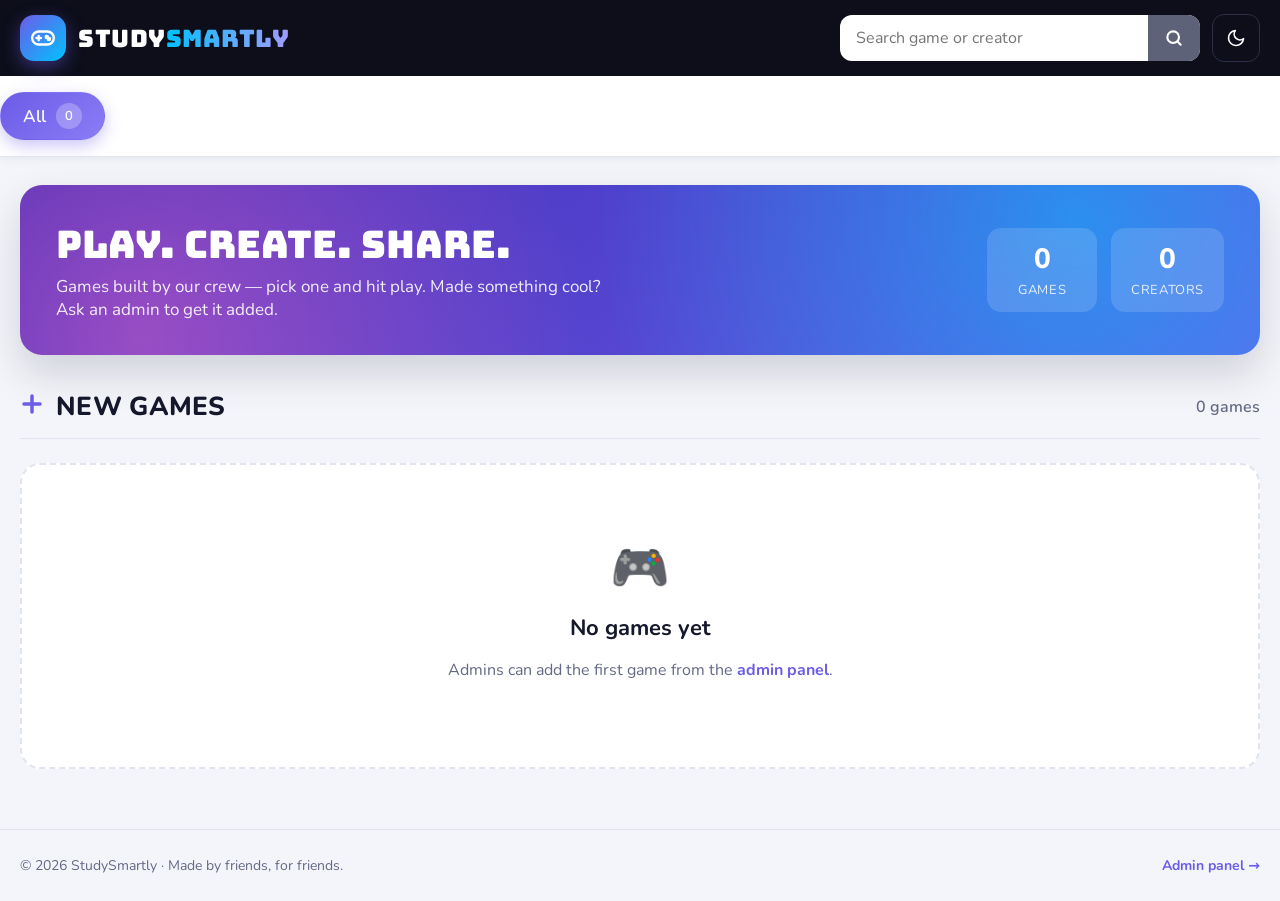
==== index.html @ 80320085 "Add StudySmartly game library site with admin panel Public game grid with categories, search, dark m" ====
<!doctype html>
<html lang="en">
<head>
  <meta charset="utf-8">
  <meta name="viewport" content="width=device-width, initial-scale=1">
  <title>StudySmartly — Games by Us</title>
  <meta name="description" content="StudySmartly: play games made by me and my friends.">
  <link rel="icon" href="data:image/svg+xml,<svg xmlns='http://www.w3.org/2000/svg' viewBox='0 0 100 100'><text y='.9em' font-size='90'>🎮</text></svg>">
  <link rel="preconnect" href="https://fonts.googleapis.com">
  <link rel="preconnect" href="https://fonts.gstatic.com" crossorigin>
  <link href="https://fonts.googleapis.com/css2?family=Bungee&family=Nunito:wght@400;600;700;800&display=swap" rel="stylesheet">
  <link rel="stylesheet" href="css/style.css">
  <script src="js/common.js"></script>
</head>
<body>
  <header class="site-header">
    <div class="container header-inner">
      <a href="./" class="logo">
        <div class="logo-mark" data-icon="logo"></div>
        <div class="logo-text">Study<span>Smartly</span></div>
      </a>
      <div class="header-actions">
        <form class="search" id="searchForm" role="search">
          <input id="searchInput" type="search" placeholder="Search game or creator" aria-label="Search games" autocomplete="off">
          <button type="submit" aria-label="Search" data-icon="search"></button>
        </form>
        <button class="icon-btn" data-theme-toggle aria-label="Toggle dark mode"></button>
      </div>
    </div>
  </header>

  <nav class="category-bar">
    <div class="container chips" id="chips"></div>
  </nav>

  <main class="container">
    <section class="hero">
      <div>
        <h1>Play. Create. Share.</h1>
        <p>Games built by our crew — pick one and hit play. Made something cool? Ask an admin to get it added.</p>
      </div>
      <div class="hero-stats">
        <div class="stat"><b id="statGames">0</b><span>Games</span></div>
        <div class="stat"><b id="statCreators">0</b><span>Creators</span></div>
      </div>
    </section>

    <div class="section-head">
      <span data-icon="plus"></span>
      <h2 id="sectionTitle">New Games</h2>
      <span class="result-count" id="resultCount"></span>
    </div>
    <div class="grid" id="grid"></div>
  </main>

  <footer class="site-footer">
    <div class="container">
      <span>© <span id="year"></span> StudySmartly · Made by friends, for friends.</span>
      <a href="admin.html">Admin panel →</a>
    </div>
  </footer>

  <!-- Game details modal -->
  <div class="modal-backdrop" id="modal" aria-hidden="true">
    <div class="modal" role="dialog" aria-modal="true" aria-labelledby="modalTitle">
      <button class="modal-close" id="modalClose" aria-label="Close">×</button>
      <div class="thumb" id="modalThumb"></div>
      <div class="modal-info">
        <h2 id="modalTitle"></h2>
        <div class="modal-meta" id="modalMeta"></div>
        <p id="modalDesc"></p>
        <a class="btn btn-play" id="modalPlay" target="_blank" rel="noopener noreferrer">
          <span data-icon="play"></span> Play Now
        </a>
      </div>
    </div>
  </div>

  <script src="js/app.js"></script>
</body>
</html>
---- css/style.css ----
/* ===== StudySmartly — theme tokens ===== */
:root {
  --bg: #f4f5fa;
  --surface: #ffffff;
  --surface-2: #eef0f7;
  --text: #15172b;
  --muted: #646985;
  --border: #e1e4ef;
  --header: #0d0e1a;
  --accent: #6c5ce7;
  --accent-2: #00c2ff;
  --accent-text: #ffffff;
  --danger: #e5484d;
  --success: #1fae6b;
  --shadow: 0 2px 10px rgba(20, 22, 50, 0.06);
  --shadow-lg: 0 18px 40px rgba(20, 22, 50, 0.16);
  --radius: 16px;
}
:root[data-theme="dark"] {
  --bg: #0b0c16;
  --surface: #151729;
  --surface-2: #1d2036;
  --text: #eef0ff;
  --muted: #9aa0c3;
  --border: #262a45;
  --header: #07080f;
  --shadow: 0 2px 10px rgba(0, 0, 0, 0.35);
  --shadow-lg: 0 18px 40px rgba(0, 0, 0, 0.5);
}

* { box-sizing: border-box; }
html, body { margin: 0; }
body {
  font-family: "Nunito", system-ui, -apple-system, "Segoe UI", sans-serif;
  background: var(--bg);
  color: var(--text);
  transition: background 0.25s, color 0.25s;
  min-height: 100vh;
}
a { color: inherit; text-decoration: none; }
button, input, select, textarea { font: inherit; color: inherit; }
.container { max-width: 1320px; margin: 0 auto; padding: 0 20px; }

/* ===== Header ===== */
.site-header { background: var(--header); position: sticky; top: 0; z-index: 50; }
.header-inner { display: flex; align-items: center; gap: 16px; height: 76px; }
.logo { display: flex; align-items: center; gap: 12px; flex-shrink: 0; }
.logo-mark {
  width: 46px; height: 46px; border-radius: 14px;
  background: linear-gradient(135deg, var(--accent), var(--accent-2));
  display: grid; place-items: center;
  box-shadow: 0 6px 18px rgba(108, 92, 231, 0.45);
}
.logo-mark svg { width: 26px; height: 26px; }
.logo-text {
  font-family: "Bungee", "Nunito", sans-serif;
  font-size: 24px; color: #fff; letter-spacing: 0.5px;
}
.logo-text span {
  background: linear-gradient(90deg, var(--accent-2), #a29bfe);
  -webkit-background-clip: text; background-clip: text; color: transparent;
}
.header-actions { margin-left: auto; display: flex; align-items: center; gap: 12px; }
.search {
  display: flex; align-items: center; background: #fff; border-radius: 12px;
  overflow: hidden; width: min(360px, 40vw);
}
.search input {
  flex: 1; border: 0; outline: 0; padding: 12px 16px; font-size: 16px;
  background: transparent; color: #15172b; min-width: 0;
}
.search button {
  border: 0; background: #5d6278; color: #fff; width: 52px; align-self: stretch;
  cursor: pointer; display: grid; place-items: center;
}
.search button:hover { background: var(--accent); }
.icon-btn {
  width: 48px; height: 48px; border-radius: 12px; border: 1px solid #2c2f47;
  background: transparent; color: #fff; cursor: pointer; display: grid; place-items: center;
  transition: background 0.2s, border-color 0.2s;
}
.icon-btn:hover { background: #1c1e33; border-color: var(--accent); }
.icon-btn svg, .search svg { width: 20px; height: 20px; }

/* ===== Category bar ===== */
.category-bar {
  background: var(--surface); border-bottom: 1px solid var(--border);
  box-shadow: var(--shadow);
}
.chips { display: flex; gap: 12px; padding: 16px 0; overflow-x: auto; scrollbar-width: none; }
.chips::-webkit-scrollbar { display: none; }
.chip {
  flex-shrink: 0; border: 1px solid var(--border); background: var(--surface);
  padding: 10px 22px; border-radius: 999px; cursor: pointer; font-size: 17px;
  font-weight: 600; color: var(--text); display: flex; align-items: center; gap: 10px;
  transition: all 0.18s;
}
.chip:hover { border-color: var(--accent); color: var(--accent); }
.chip.active {
  background: linear-gradient(135deg, var(--accent), #8b7cf6); color: #fff; border-color: transparent;
  box-shadow: 0 6px 16px rgba(108, 92, 231, 0.35);
}
.chip .count {
  background: var(--accent-2); color: #fff; font-size: 13px; border-radius: 999px;
  min-width: 26px; height: 26px; display: grid; place-items: center; padding: 0 6px;
}
.chip.active .count { background: rgba(255, 255, 255, 0.25); }

/* ===== Hero ===== */
.hero {
  margin: 28px 0 8px; border-radius: 22px; padding: 34px 36px; color: #fff;
  background:
    radial-gradient(circle at 85% 20%, rgba(0, 194, 255, 0.55), transparent 45%),
    radial-gradient(circle at 10% 90%, rgba(255, 107, 203, 0.45), transparent 40%),
    linear-gradient(135deg, #3b2bb5, #6c5ce7);
  display: flex; align-items: center; justify-content: space-between; gap: 24px; flex-wrap: wrap;
  box-shadow: var(--shadow-lg);
}
.hero h1 { margin: 0 0 6px; font-family: "Bungee", sans-serif; font-weight: 400; font-size: clamp(24px, 3.4vw, 38px); }
.hero p { margin: 0; opacity: 0.9; font-size: 17px; max-width: 560px; }
.hero-stats { display: flex; gap: 14px; }
.stat {
  background: rgba(255, 255, 255, 0.14); backdrop-filter: blur(6px); border-radius: 14px;
  padding: 12px 20px; text-align: center; min-width: 110px;
}
.stat b { display: block; font-size: 28px; font-weight: 800; }
.stat span { font-size: 13px; opacity: 0.85; text-transform: uppercase; letter-spacing: 0.6px; }

/* ===== Section ===== */
.section-head {
  display: flex; align-items: center; gap: 12px; margin: 34px 0 24px; padding-bottom: 14px;
  border-bottom: 1px solid var(--border);
}
.section-head h2 { margin: 0; font-size: 26px; font-weight: 800; text-transform: uppercase; letter-spacing: 0.3px; }
.section-head svg { width: 24px; height: 24px; color: var(--accent); }
.section-head .result-count { margin-left: auto; color: var(--muted); font-weight: 600; }

/* ===== Game grid ===== */
.grid {
  display: grid; gap: 24px; padding-bottom: 60px;
  grid-template-columns: repeat(auto-fill, minmax(200px, 1fr));
}
.card {
  background: var(--surface); border-radius: var(--radius); padding: 8px; cursor: pointer;
  box-shadow: var(--shadow); border: 1px solid var(--border);
  transition: transform 0.2s, box-shadow 0.2s, border-color 0.2s;
  display: flex; flex-direction: column; text-align: left;
}
.card:hover { transform: translateY(-6px); box-shadow: var(--shadow-lg); border-color: var(--accent); }
.thumb {
  position: relative; aspect-ratio: 1 / 1; border-radius: 12px; overflow: hidden; background: var(--surface-2);
}
.thumb img { width: 100%; height: 100%; object-fit: cover; display: block; transition: transform 0.35s; }
.card:hover .thumb img { transform: scale(1.07); }
.thumb-fallback {
  width: 100%; height: 100%; display: grid; place-items: center; color: #fff;
  font-family: "Bungee", sans-serif; font-size: 52px; text-shadow: 0 4px 14px rgba(0, 0, 0, 0.25);
}
.thumb .play-overlay {
  position: absolute; inset: 0; display: grid; place-items: center;
  background: rgba(10, 10, 25, 0.45); opacity: 0; transition: opacity 0.2s;
}
.card:hover .play-overlay { opacity: 1; }
.play-overlay span {
  width: 64px; height: 64px; border-radius: 50%; background: #fff; display: grid; place-items: center;
  box-shadow: 0 8px 24px rgba(0, 0, 0, 0.35); transform: scale(0.8); transition: transform 0.2s;
}
.card:hover .play-overlay span { transform: scale(1); }
.play-overlay svg { width: 26px; height: 26px; color: var(--accent); margin-left: 4px; }
.badge {
  position: absolute; top: 10px; left: 10px; background: rgba(13, 14, 26, 0.75); color: #fff;
  font-size: 12px; font-weight: 700; padding: 4px 10px; border-radius: 999px; backdrop-filter: blur(4px);
}
.badge.new { left: auto; right: 10px; background: #ff4d8d; }
.card-body { padding: 12px 6px 6px; text-align: center; }
.card-title { font-size: 18px; font-weight: 700; white-space: nowrap; overflow: hidden; text-overflow: ellipsis; }
.card-creator { font-size: 14px; color: var(--muted); margin-top: 2px; white-space: nowrap; overflow: hidden; text-overflow: ellipsis; }

.empty {
  text-align: center; padding: 70px 20px; color: var(--muted); grid-column: 1 / -1;
  border: 2px dashed var(--border); border-radius: 20px; background: var(--surface);
}
.empty h3 { color: var(--text); font-size: 22px; margin: 12px 0 6px; }
.empty .big { font-size: 48px; }

/* ===== Modal ===== */
.modal-backdrop {
  position: fixed; inset: 0; background: rgba(5, 6, 15, 0.7); backdrop-filter: blur(6px);
  display: none; align-items: center; justify-content: center; padding: 20px; z-index: 100;
}
.modal-backdrop.open { display: flex; animation: fade 0.2s; }
@keyframes fade { from { opacity: 0; } to { opacity: 1; } }
@keyframes pop { from { transform: translateY(20px) scale(0.97); opacity: 0; } to { transform: none; opacity: 1; } }
.modal {
  background: var(--surface); border-radius: 22px; width: min(720px, 100%); overflow: hidden;
  box-shadow: var(--shadow-lg); animation: pop 0.25s; display: grid; grid-template-columns: 280px 1fr;
  position: relative;
}
.modal .thumb { border-radius: 0; aspect-ratio: auto; min-height: 280px; }
.modal-info { padding: 28px; display: flex; flex-direction: column; gap: 12px; }
.modal-info h2 { margin: 0; font-size: 28px; }
.modal-meta { display: flex; flex-wrap: wrap; gap: 8px; }
.pill { background: var(--surface-2); border-radius: 999px; padding: 6px 12px; font-size: 14px; font-weight: 600; color: var(--muted); }
.pill b { color: var(--text); }
.modal-info p { margin: 0; color: var(--muted); line-height: 1.55; }
.modal-close {
  position: absolute; top: 12px; right: 12px; width: 38px; height: 38px; border-radius: 50%;
  border: 0; background: var(--surface-2); cursor: pointer; font-size: 20px; color: var(--text);
}
.btn {
  border: 0; border-radius: 12px; padding: 12px 20px; font-weight: 700; cursor: pointer; font-size: 16px;
  display: inline-flex; align-items: center; justify-content: center; gap: 8px; transition: transform 0.15s, filter 0.15s, background 0.15s;
}
.btn:active { transform: scale(0.97); }
.btn-play {
  margin-top: auto; padding: 16px 24px; font-size: 20px; color: #fff;
  background: linear-gradient(135deg, #22c55e, #16a34a); box-shadow: 0 10px 24px rgba(34, 197, 94, 0.35);
}
.btn-play:hover { filter: brightness(1.08); }
.btn-play svg { width: 22px; height: 22px; }

/* ===== Footer ===== */
.site-footer { border-top: 1px solid var(--border); padding: 26px 0; color: var(--muted); font-size: 14px; }
.site-footer .container { display: flex; justify-content: space-between; gap: 12px; flex-wrap: wrap; }
.site-footer a { color: var(--accent); font-weight: 700; }

/* ===== Admin ===== */
.admin-layout { display: grid; grid-template-columns: 420px 1fr; gap: 28px; padding: 30px 0 60px; align-items: start; }
.panel {
  background: var(--surface); border: 1px solid var(--border); border-radius: 20px; padding: 24px;
  box-shadow: var(--shadow);
}
.panel h2 { margin: 0 0 4px; font-size: 22px; }
.panel .sub { margin: 0 0 18px; color: var(--muted); font-size: 14px; }
.field { display: flex; flex-direction: column; gap: 6px; margin-bottom: 14px; }
.field label { font-weight: 700; font-size: 14px; }
.field label .req { color: var(--danger); }
.field input, .field select, .field textarea {
  border: 1px solid var(--border); background: var(--surface-2); border-radius: 10px;
  padding: 11px 13px; outline: none; transition: border-color 0.15s, box-shadow 0.15s; width: 100%;
}
.field input:focus, .field select:focus, .field textarea:focus { border-color: var(--accent); box-shadow: 0 0 0 3px rgba(108, 92, 231, 0.2); }
.field textarea { resize: vertical; min-height: 80px; }
.field .hint { font-size: 12px; color: var(--muted); }
.row { display: grid; grid-template-columns: 1fr 1fr; gap: 12px; }
.btn-primary { background: var(--accent); color: #fff; }
.btn-primary:hover { filter: brightness(1.1); }
.btn-ghost { background: var(--surface-2); color: var(--text); }
.btn-ghost:hover { background: var(--border); }
.btn-danger { background: transparent; color: var(--danger); border: 1px solid var(--danger); padding: 8px 12px; font-size: 14px; }
.btn-danger:hover { background: var(--danger); color: #fff; }
.btn-small { padding: 8px 12px; font-size: 14px; }
.btn:disabled { opacity: 0.55; cursor: not-allowed; }
.actions { display: flex; gap: 10px; flex-wrap: wrap; }
.preview-card { margin-top: 18px; max-width: 220px; cursor: default; }
.preview-card:hover { transform: none; }

.status {
  display: flex; align-items: center; gap: 10px; padding: 12px 14px; border-radius: 12px;
  font-size: 14px; font-weight: 600; margin-bottom: 16px; background: var(--surface-2);
}
.status .dot { width: 10px; height: 10px; border-radius: 50%; background: var(--muted); flex-shrink: 0; }
.status.ok .dot { background: var(--success); }
.status.warn .dot { background: #f5a524; }

.table-wrap { overflow-x: auto; }
table { width: 100%; border-collapse: collapse; }
th, td { text-align: left; padding: 12px 10px; border-bottom: 1px solid var(--border); vertical-align: middle; }
th { font-size: 12px; text-transform: uppercase; letter-spacing: 0.6px; color: var(--muted); }
td .mini-thumb { width: 48px; height: 48px; border-radius: 10px; overflow: hidden; }
td .mini-thumb .thumb-fallback { font-size: 18px; }
td .mini-thumb img { width: 100%; height: 100%; object-fit: cover; }
td .name { font-weight: 700; }
td .url { font-size: 12px; color: var(--muted); max-width: 240px; white-space: nowrap; overflow: hidden; text-overflow: ellipsis; }
td .row-actions { display: flex; gap: 6px; justify-content: flex-end; }

.login-wrap { min-height: calc(100vh - 76px); display: grid; place-items: center; padding: 30px 20px; }
.login-wrap .panel { width: min(460px, 100%); }
details.help { margin-top: 14px; font-size: 14px; color: var(--muted); }
details.help summary { cursor: pointer; font-weight: 700; color: var(--text); }
details.help ol { padding-left: 18px; line-height: 1.6; }
code { background: var(--surface-2); padding: 2px 6px; border-radius: 6px; font-size: 13px; }

.toast {
  position: fixed; bottom: 24px; left: 50%; transform: translateX(-50%) translateY(120px);
  background: var(--text); color: var(--bg); padding: 14px 22px; border-radius: 12px; font-weight: 700;
  box-shadow: var(--shadow-lg); transition: transform 0.3s; z-index: 200; max-width: calc(100% - 32px);
}
.toast.show { transform: translateX(-50%) translateY(0); }
.toast.error { background: var(--danger); color: #fff; }
.hidden { display: none !important; }

/* ===== Responsive ===== */
@media (max-width: 980px) {
  .admin-layout { grid-template-columns: 1fr; }
}
@media (max-width: 720px) {
  .container { padding: 0 16px; }
  .header-inner { height: auto; flex-wrap: wrap; padding: 12px 0; }
  .header-actions { width: 100%; margin-left: 0; }
  .search { flex: 1; width: auto; }
  .logo-text { font-size: 20px; }
  .grid { grid-template-columns: repeat(2, 1fr); gap: 14px; }
  .card-title { font-size: 15px; }
  .chip { font-size: 15px; padding: 8px 16px; }
  .hero { padding: 24px; }
  .hero-stats { width: 100%; }
  .stat { flex: 1; min-width: 0; }
  .modal { grid-template-columns: 1fr; }
  .modal .thumb { min-height: 200px; max-height: 240px; }
  .row { grid-template-columns: 1fr; }
}
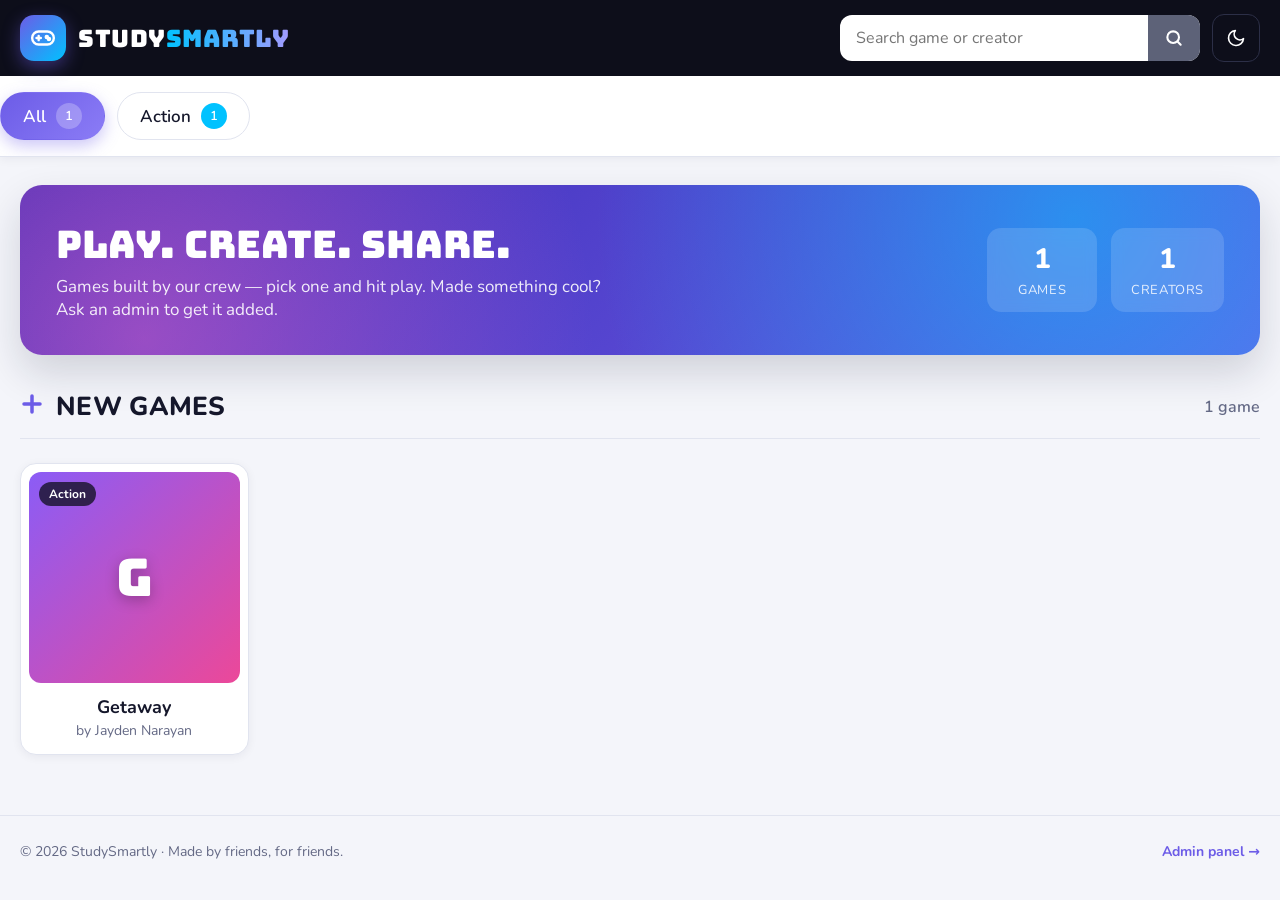
==== commit 5005bf40: "Play games inside StudySmartly and upload thumbnails - New play page embeds the game with a cover, F" ====
--- a/index.html
+++ b/index.html
@@ -60,22 +60,6 @@
     </div>
   </footer>
 
-  <!-- Game details modal -->
-  <div class="modal-backdrop" id="modal" aria-hidden="true">
-    <div class="modal" role="dialog" aria-modal="true" aria-labelledby="modalTitle">
-      <button class="modal-close" id="modalClose" aria-label="Close">×</button>
-      <div class="thumb" id="modalThumb"></div>
-      <div class="modal-info">
-        <h2 id="modalTitle"></h2>
-        <div class="modal-meta" id="modalMeta"></div>
-        <p id="modalDesc"></p>
-        <a class="btn btn-play" id="modalPlay" target="_blank" rel="noopener noreferrer">
-          <span data-icon="play"></span> Play Now
-        </a>
-      </div>
-    </div>
-  </div>
-
   <script src="js/app.js"></script>
 </body>
 </html>
--- a/css/style.css
+++ b/css/style.css
@@ -310,3 +310,68 @@
   .modal .thumb { min-height: 200px; max-height: 240px; }
   .row { grid-template-columns: 1fr; }
 }
+
+/* ===== Play page ===== */
+.play-page { padding-top: 24px; }
+.player {
+  position: relative; width: 100%; aspect-ratio: 16 / 9; max-height: 78vh;
+  background: #05060d; border-radius: 18px; overflow: hidden; box-shadow: var(--shadow-lg);
+}
+.player iframe { position: absolute; inset: 0; width: 100%; height: 100%; border: 0; background: #fff; }
+.player-cover {
+  position: absolute; inset: 0; border: 0; padding: 0; cursor: pointer; color: #fff;
+  display: grid; place-items: center; background: #05060d; overflow: hidden;
+}
+.cover-bg { position: absolute; inset: -40px; background-size: cover; background-position: center; filter: blur(28px) brightness(0.55); transform: scale(1.1); }
+.cover-content { position: relative; display: flex; flex-direction: column; align-items: center; gap: 16px; }
+.cover-thumb { width: 150px; height: 150px; border-radius: 22px; overflow: hidden; box-shadow: 0 14px 40px rgba(0,0,0,.5); border: 3px solid rgba(255,255,255,.85); }
+.cover-thumb img { width: 100%; height: 100%; object-fit: cover; }
+.cover-thumb .thumb-fallback { font-size: 50px; }
+.cover-title { font-family: "Bungee", sans-serif; font-size: clamp(22px, 3vw, 34px); text-shadow: 0 4px 16px rgba(0,0,0,.5); text-align: center; padding: 0 16px; }
+.cover-play {
+  display: inline-flex; align-items: center; gap: 10px; padding: 14px 42px; border-radius: 999px; font-size: 22px; font-weight: 800;
+  background: linear-gradient(135deg, #22c55e, #16a34a); box-shadow: 0 10px 30px rgba(34,197,94,.45); transition: transform .15s, filter .15s;
+}
+.cover-play svg { width: 22px; height: 22px; }
+.player-cover:hover .cover-play { transform: scale(1.06); filter: brightness(1.08); }
+.exit-fs {
+  display: none; position: absolute; top: 12px; right: 12px; z-index: 5; border: 0; border-radius: 999px;
+  padding: 8px 14px; background: rgba(0,0,0,.6); color: #fff; font-weight: 700; cursor: pointer; opacity: .35; transition: opacity .2s;
+}
+.exit-fs:hover { opacity: 1; }
+.player:fullscreen { border-radius: 0; max-height: none; aspect-ratio: auto; }
+.player:fullscreen .exit-fs { display: block; }
+.player.fake-fs { position: fixed; inset: 0; z-index: 1000; border-radius: 0; max-height: none; aspect-ratio: auto; }
+.player.fake-fs .exit-fs { display: block; }
+
+.play-bar { display: flex; align-items: center; justify-content: space-between; gap: 16px; flex-wrap: wrap; margin: 18px 0 8px; }
+.play-title h1 { margin: 0; font-size: 26px; font-weight: 800; }
+.play-sub { color: var(--muted); font-weight: 600; margin-top: 2px; display: flex; gap: 8px; align-items: center; flex-wrap: wrap; }
+.play-sub .pill { padding: 3px 10px; font-size: 13px; }
+.play-actions { display: flex; gap: 10px; flex-wrap: wrap; }
+.play-actions .ic svg { width: 18px; height: 18px; display: block; }
+.btn-dark { background: var(--text); color: var(--bg); }
+.btn-dark:hover { filter: brightness(1.15); }
+.play-about { margin-top: 18px; }
+.play-about h2 { font-size: 18px; margin: 0 0 6px; }
+.play-about p { margin: 0; color: var(--muted); line-height: 1.6; }
+.play-page .section-head { margin-top: 30px; }
+
+/* ===== Thumbnail upload ===== */
+.upload {
+  border: 2px dashed var(--border); border-radius: 14px; padding: 16px; display: flex; align-items: center; gap: 14px;
+  cursor: pointer; background: var(--surface-2); transition: border-color .15s, background .15s;
+}
+.upload:hover, .upload.drag { border-color: var(--accent); }
+.upload input { display: none; }
+.upload-thumb { width: 64px; height: 64px; border-radius: 12px; overflow: hidden; flex-shrink: 0; background: var(--border); display: grid; place-items: center; font-size: 26px; }
+.upload-thumb img { width: 100%; height: 100%; object-fit: cover; }
+.upload-text b { display: block; }
+.upload-text span { font-size: 13px; color: var(--muted); }
+
+@media (max-width: 720px) {
+  .player { aspect-ratio: 4 / 3; border-radius: 14px; }
+  .cover-thumb { width: 100px; height: 100px; }
+  .play-actions { width: 100%; }
+  .play-actions .btn { flex: 1; }
+}
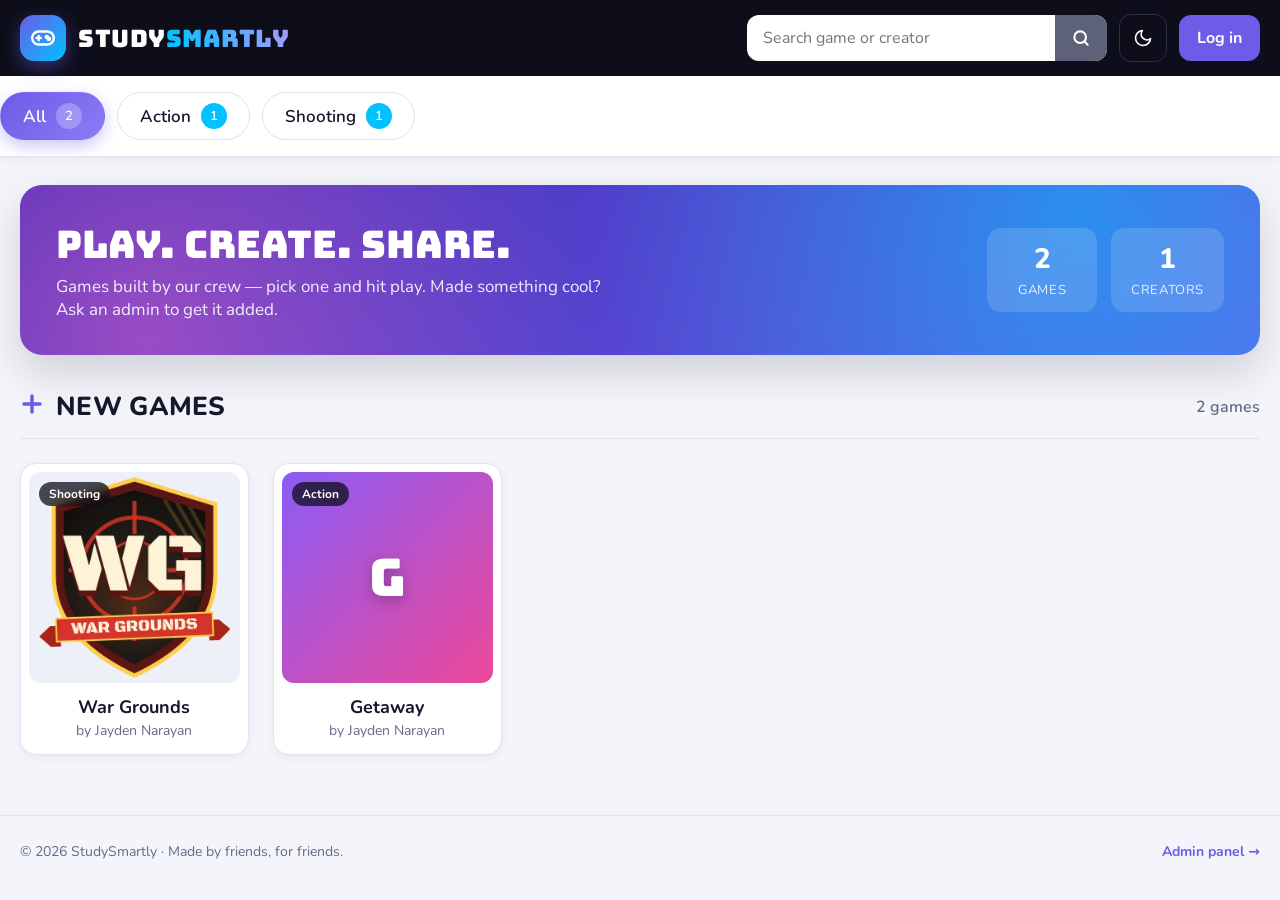
==== commit 3514e40e: "Add paid games with player accounts; accept any picture or PDF as a thumbnail - Admins can mark a ga" ====
--- a/index.html
+++ b/index.html
@@ -25,6 +25,7 @@
           <button type="submit" aria-label="Search" data-icon="search"></button>
         </form>
         <button class="icon-btn" data-theme-toggle aria-label="Toggle dark mode"></button>
+        <div id="accountSlot"></div>
       </div>
     </div>
   </header>
--- a/css/style.css
+++ b/css/style.css
@@ -375,3 +375,74 @@
   .play-actions { width: 100%; }
   .play-actions .btn { flex: 1; }
 }
+
+/* ===== Accounts ===== */
+.login-btn { padding: 12px 18px; white-space: nowrap; }
+.account-menu { position: relative; }
+.account-btn {
+  display: flex; align-items: center; gap: 10px; height: 48px; padding: 0 14px 0 6px; border-radius: 12px;
+  border: 1px solid #2c2f47; background: transparent; color: #fff; cursor: pointer; font-weight: 700;
+}
+.account-btn:hover { border-color: var(--accent); background: #1c1e33; }
+.avatar { width: 36px; height: 36px; border-radius: 10px; display: grid; place-items: center; font-weight: 800; color: #fff; }
+.account-name { max-width: 120px; overflow: hidden; text-overflow: ellipsis; white-space: nowrap; }
+.account-dropdown {
+  position: absolute; right: 0; top: calc(100% + 8px); width: 220px; background: var(--surface); color: var(--text);
+  border: 1px solid var(--border); border-radius: 14px; padding: 14px; box-shadow: var(--shadow-lg); z-index: 60;
+}
+.dd-head { font-size: 13px; color: var(--muted); }
+.dd-head b { color: var(--text); font-size: 16px; }
+.dd-sub { font-size: 13px; color: var(--muted); margin: 6px 0 12px; }
+.auth-box {
+  background: var(--surface); border-radius: 22px; width: min(420px, 100%); padding: 26px; position: relative;
+  box-shadow: var(--shadow-lg); animation: pop 0.25s;
+}
+.auth-box h2 { margin: 14px 0 4px; }
+.auth-tabs { display: inline-flex; background: var(--surface-2); border-radius: 12px; padding: 4px; }
+.auth-tabs button { border: 0; background: transparent; padding: 8px 16px; border-radius: 9px; font-weight: 700; cursor: pointer; color: var(--muted); }
+.auth-tabs button.active { background: var(--surface); color: var(--text); box-shadow: var(--shadow); }
+.badge.lock { top: auto; bottom: 10px; background: #f5a524; color: #1a1300; }
+.badge.lock.owned { background: var(--success); color: #fff; }
+
+/* Locked game cover */
+.lock-box {
+  background: rgba(10, 10, 25, 0.72); backdrop-filter: blur(8px); border: 1px solid rgba(255,255,255,.15);
+  border-radius: 16px; padding: 16px 20px; max-width: 460px; text-align: center; line-height: 1.5; margin: 0 16px;
+}
+.lock-box .lock-title { font-weight: 800; font-size: 18px; margin-bottom: 4px; }
+.lock-box .lock-text { font-size: 15px; opacity: .9; }
+.lock-box code { background: rgba(255,255,255,.15); color: #fff; }
+.lock-box .btn { margin-top: 12px; }
+.player-cover.locked { cursor: default; }
+.price-tag { display: inline-block; background: #f5a524; color: #1a1300; font-weight: 800; border-radius: 999px; padding: 2px 10px; font-size: 14px; }
+
+/* Admin: paid toggle + users */
+.check-row {
+  display: flex; align-items: center; gap: 10px; padding: 12px 14px; border-radius: 12px; cursor: pointer;
+  border: 1px solid var(--border); background: var(--surface-2); font-weight: 700; margin-bottom: 14px;
+}
+.check-row input { width: 18px; height: 18px; accent-color: var(--accent); }
+.check-row small { display: block; font-weight: 600; color: var(--muted); }
+.user-row { border-bottom: 1px solid var(--border); padding: 14px 0; display: flex; flex-direction: column; gap: 10px; }
+.user-top { display: flex; align-items: center; gap: 10px; }
+.user-top .avatar { width: 34px; height: 34px; font-size: 14px; }
+.user-top .uname { font-weight: 800; }
+.user-top .udate { font-size: 12px; color: var(--muted); }
+.user-top .btn-danger { margin-left: auto; }
+.owned-list { display: flex; flex-wrap: wrap; gap: 6px; }
+.owned-chip {
+  display: inline-flex; align-items: center; gap: 6px; background: rgba(31, 174, 107, .14); color: var(--success);
+  border-radius: 999px; padding: 4px 6px 4px 12px; font-size: 13px; font-weight: 700;
+}
+.owned-chip button { border: 0; background: transparent; color: inherit; cursor: pointer; font-size: 15px; line-height: 1; padding: 2px 4px; border-radius: 50%; }
+.owned-chip button:hover { background: rgba(31, 174, 107, .25); }
+.unlock-row { display: flex; gap: 8px; }
+.unlock-row select { flex: 1; min-width: 0; border: 1px solid var(--border); background: var(--surface-2); border-radius: 10px; padding: 8px 10px; }
+.muted-note { font-size: 13px; color: var(--muted); }
+@media (max-width: 720px) {
+  .account-name { display: none; }
+  .account-btn { padding: 0 6px; }
+}
+/* Locked paid game: let the cover grow so the message never gets cut off */
+.player.is-locked { aspect-ratio: auto; max-height: none; min-height: min(56.25vw, 78vh); display: grid; }
+.player.is-locked .player-cover { position: relative; inset: auto; padding: 32px 0; }
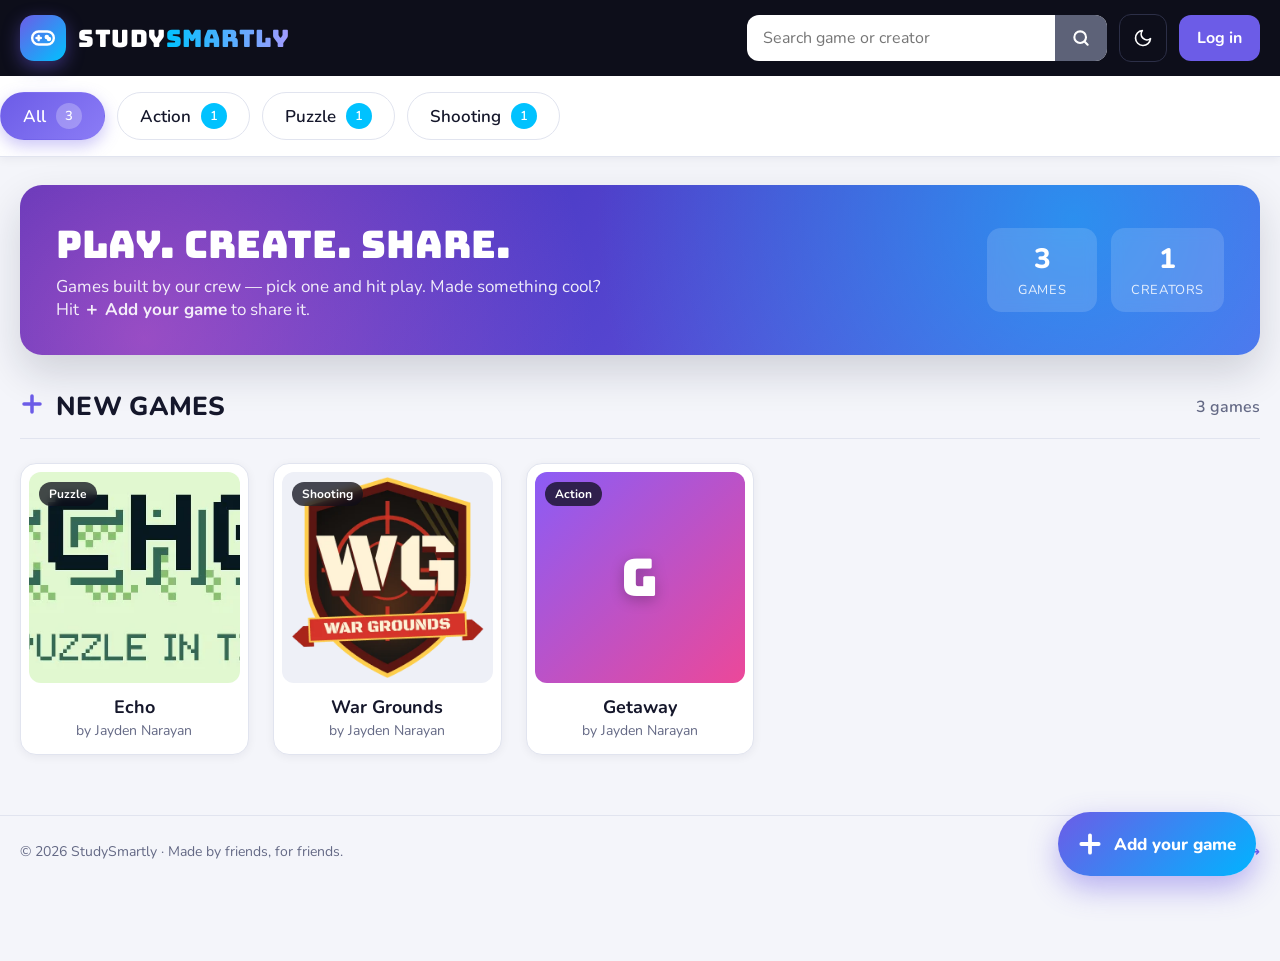
==== commit c368fce5: "Let anyone with an account publish their own games - Floating "+ Add your game" button (bottom right" ====
--- a/index.html
+++ b/index.html
@@ -38,7 +38,7 @@
     <section class="hero">
       <div>
         <h1>Play. Create. Share.</h1>
-        <p>Games built by our crew — pick one and hit play. Made something cool? Ask an admin to get it added.</p>
+        <p>Games built by our crew — pick one and hit play. Made something cool? Hit <b>＋ Add your game</b> to share it.</p>
       </div>
       <div class="hero-stats">
         <div class="stat"><b id="statGames">0</b><span>Games</span></div>
--- a/css/style.css
+++ b/css/style.css
@@ -446,3 +446,115 @@
 /* Locked paid game: let the cover grow so the message never gets cut off */
 .player.is-locked { aspect-ratio: auto; max-height: none; min-height: min(56.25vw, 78vh); display: grid; }
 .player.is-locked .player-cover { position: relative; inset: auto; padding: 32px 0; }
+
+/* ===== Login page ===== */
+.auth-page {
+  display: grid; grid-template-columns: 1fr minmax(320px, 440px); gap: 40px; align-items: center;
+  min-height: calc(100vh - 76px); padding-top: 40px; padding-bottom: 40px;
+}
+.auth-hero {
+  border-radius: 24px; padding: 44px; color: #fff; min-height: 420px; display: flex; flex-direction: column; justify-content: center;
+  background:
+    radial-gradient(circle at 85% 15%, rgba(0, 194, 255, 0.55), transparent 45%),
+    radial-gradient(circle at 10% 95%, rgba(255, 107, 203, 0.45), transparent 40%),
+    linear-gradient(135deg, #3b2bb5, #6c5ce7);
+  box-shadow: var(--shadow-lg);
+}
+.auth-hero h1 { font-family: "Bungee", sans-serif; font-weight: 400; font-size: clamp(28px, 3.6vw, 46px); line-height: 1.1; margin: 0 0 26px; }
+.auth-hero ul { list-style: none; padding: 0; margin: 0; display: grid; gap: 14px; font-size: 17px; font-weight: 600; }
+.auth-hero li { display: flex; gap: 12px; align-items: center; }
+.auth-hero li span { width: 40px; height: 40px; border-radius: 12px; display: grid; place-items: center; background: rgba(255,255,255,.16); font-size: 20px; flex-shrink: 0; }
+.auth-card { padding: 30px; }
+.auth-card h2 { margin: 18px 0 4px; font-size: 26px; }
+.auth-card #signedIn h2 { margin-top: 0; }
+.pass-wrap { position: relative; }
+.pass-wrap input { padding-right: 70px; }
+.pass-toggle {
+  position: absolute; right: 6px; top: 50%; transform: translateY(-50%); border: 0; background: transparent;
+  color: var(--accent); font-weight: 700; cursor: pointer; padding: 6px 10px; border-radius: 8px;
+}
+.form-error { background: rgba(229, 72, 77, .12); color: var(--danger); border-radius: 10px; padding: 10px 12px; font-weight: 700; font-size: 14px; margin: 0 0 14px; }
+.switch-line { text-align: center; color: var(--muted); font-size: 14px; margin: 18px 0 0; }
+.switch-line button { border: 0; background: none; color: var(--accent); font-weight: 800; cursor: pointer; padding: 0; }
+.admin-tag { display: inline-block; margin-left: 6px; background: var(--accent); color: #fff; font-size: 10px; font-weight: 800; padding: 2px 7px; border-radius: 999px; vertical-align: middle; letter-spacing: .5px; }
+@media (max-width: 860px) {
+  .auth-page { grid-template-columns: 1fr; gap: 20px; padding-top: 20px; }
+  .auth-hero { min-height: 0; padding: 26px; }
+  .auth-hero h1 { margin-bottom: 16px; }
+  .auth-hero ul { font-size: 15px; }
+}
+
+/* ===== Admin: unlock-a-game box ===== */
+.unlock-box { background: var(--surface-2); border: 1px solid var(--border); border-radius: 16px; padding: 18px; margin-bottom: 18px; }
+.unlock-box h3 { margin: 0 0 4px; font-size: 17px; }
+.unlock-box .sub { margin-bottom: 14px; }
+.unlock-box .field input, .unlock-box .field select { background: var(--surface); }
+.unlock-grid { display: grid; grid-template-columns: 1fr 1fr; gap: 12px; }
+.unlock-box .btn { width: 100%; }
+.unlock-result { font-size: 14px; font-weight: 700; margin-top: 10px; }
+.unlock-result.ok { color: var(--success); }
+.unlock-result.err { color: var(--danger); }
+.owned-chip .via { font-weight: 600; opacity: .8; }
+@media (max-width: 720px) { .unlock-grid { grid-template-columns: 1fr; } }
+.or-line { display: flex; align-items: center; gap: 12px; color: var(--muted); font-size: 13px; font-weight: 700; margin: 20px 0 16px; }
+.or-line::before, .or-line::after { content: ""; flex: 1; height: 1px; background: var(--border); }
+
+/* ===== Create button (bottom right) ===== */
+.fab {
+  position: fixed; right: 24px; bottom: 24px; z-index: 80; height: 64px; min-width: 64px; padding: 0 20px 0 18px;
+  border-radius: 999px; display: flex; align-items: center; gap: 10px; color: #fff; font-weight: 800; font-size: 17px;
+  background: linear-gradient(135deg, var(--accent), #00b4ff); box-shadow: 0 12px 30px rgba(108, 92, 231, .45);
+  transition: transform .18s, box-shadow .18s;
+}
+.fab:hover { transform: translateY(-3px) scale(1.03); box-shadow: 0 16px 36px rgba(108, 92, 231, .55); }
+.fab:active { transform: scale(.97); }
+.fab-plus { width: 28px; height: 28px; display: grid; place-items: center; transition: transform .25s; }
+.fab-plus svg { width: 26px; height: 26px; }
+.fab:hover .fab-plus { transform: rotate(90deg); }
+body:has(.fab) .site-footer { padding-bottom: 100px; }
+@media (max-width: 720px) {
+  .fab { right: 16px; bottom: 16px; padding: 0; width: 60px; min-width: 0; height: 60px; justify-content: center; }
+  .fab-label { display: none; }
+}
+
+/* ===== Create page ===== */
+.create-page { padding-top: 28px; padding-bottom: 60px; }
+.create-layout { display: grid; grid-template-columns: minmax(0, 1fr) 360px; gap: 28px; align-items: start; }
+.create-side { display: flex; flex-direction: column; gap: 28px; position: sticky; top: 100px; }
+.create-side .preview-card { margin-top: 10px; max-width: 220px; }
+.create-gate { max-width: 560px; margin: 40px auto; text-align: center; padding: 40px 30px; }
+.create-gate .big { font-size: 54px; }
+.create-gate h2 { margin: 8px 0 6px; font-size: 26px; }
+.source-tabs { display: grid; grid-template-columns: 1fr 1fr; gap: 12px; margin-bottom: 18px; }
+.source-tabs button {
+  border: 2px solid var(--border); background: var(--surface-2); border-radius: 14px; padding: 14px; cursor: pointer;
+  text-align: left; display: flex; flex-direction: column; gap: 2px; transition: border-color .15s, background .15s;
+}
+.source-tabs button b { font-size: 16px; }
+.source-tabs button span { font-size: 13px; color: var(--muted); font-weight: 600; }
+.source-tabs button.active { border-color: var(--accent); background: rgba(108, 92, 231, .08); }
+.link-btn { border: 0; background: none; color: var(--accent); font-weight: 700; cursor: pointer; padding: 6px 0 0; font-size: 14px; align-self: flex-start; }
+.note-box { background: var(--surface-2); border-radius: 12px; padding: 12px 14px; font-size: 14px; color: var(--muted); font-weight: 600; margin-bottom: 14px; }
+.btn-big { padding: 14px 26px; font-size: 18px; }
+.progress { position: relative; height: 30px; background: var(--surface-2); border-radius: 999px; overflow: hidden; margin-bottom: 14px; }
+.progress-bar { position: absolute; inset: 0 auto 0 0; width: 0; background: linear-gradient(90deg, var(--accent), #00b4ff); transition: width .2s; }
+.progress span { position: relative; display: block; text-align: center; line-height: 30px; font-size: 13px; font-weight: 800; color: var(--text); }
+.my-game { display: flex; align-items: center; gap: 12px; padding: 12px 0; border-bottom: 1px solid var(--border); }
+.my-game:last-child { border-bottom: 0; }
+.my-game .mini-thumb { width: 48px; height: 48px; border-radius: 10px; overflow: hidden; flex-shrink: 0; }
+.my-game .mini-thumb img { width: 100%; height: 100%; object-fit: cover; }
+.my-game .mini-thumb .thumb-fallback { font-size: 18px; }
+.my-game-info { flex: 1; min-width: 0; }
+.my-game-info .name { font-weight: 800; white-space: nowrap; overflow: hidden; text-overflow: ellipsis; }
+.my-game-meta { font-size: 12px; color: var(--muted); font-weight: 600; }
+.my-game .row-actions { display: flex; gap: 6px; }
+.my-game .btn-danger { padding: 8px 10px; }
+@media (max-width: 980px) {
+  .create-layout { grid-template-columns: 1fr; }
+  .create-side { position: static; }
+}
+@media (max-width: 480px) {
+  .source-tabs { grid-template-columns: 1fr; }
+  .my-game { flex-wrap: wrap; }
+  .my-game .row-actions { width: 100%; justify-content: flex-end; }
+}
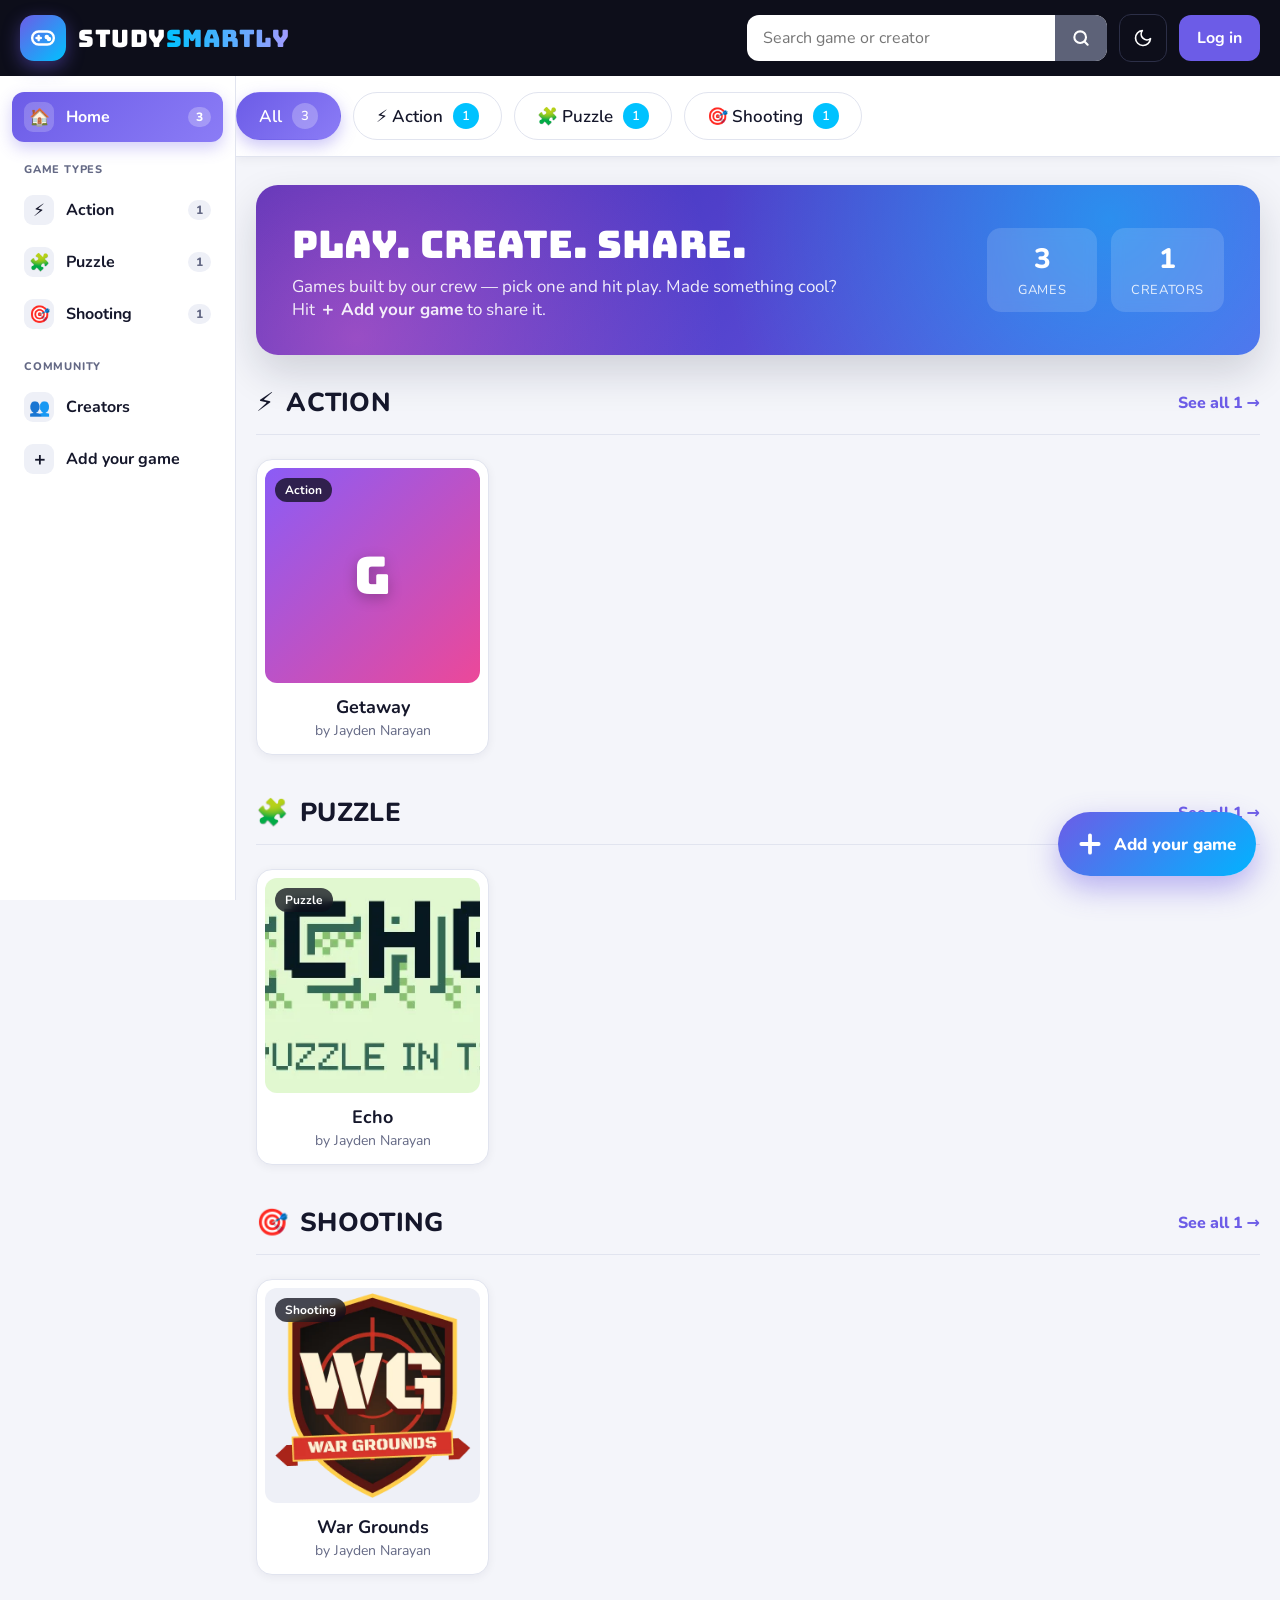
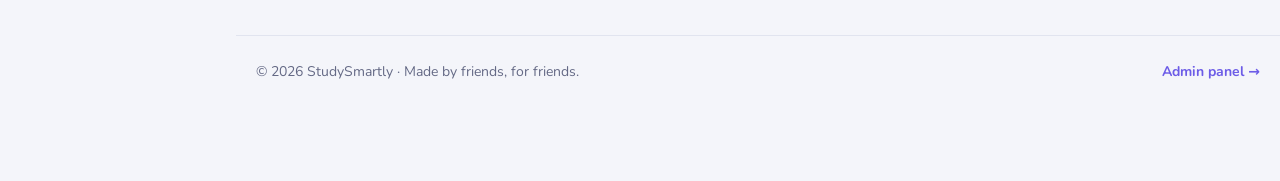
==== commit aed5859b: "Add sidebar, game-type and creator pages; creators unlock their own games - Sidebar on every main pa" ====
--- a/index.html
+++ b/index.html
@@ -35,10 +35,12 @@
   </nav>
 
   <main class="container">
-    <section class="hero">
+    <section class="hero" id="hero">
       <div>
-        <h1>Play. Create. Share.</h1>
-        <p>Games built by our crew — pick one and hit play. Made something cool? Hit <b>＋ Add your game</b> to share it.</p>
+        <div class="crumbs hidden" id="crumbs"></div>
+        <span class="hero-icon hidden" id="heroIcon"></span>
+        <h1 id="heroTitle">Play. Create. Share.</h1>
+        <p id="heroText">Games built by our crew — pick one and hit play. Made something cool? Hit <b>＋ Add your game</b> to share it.</p>
       </div>
       <div class="hero-stats">
         <div class="stat"><b id="statGames">0</b><span>Games</span></div>
@@ -46,12 +48,18 @@
       </div>
     </section>
 
-    <div class="section-head">
-      <span data-icon="plus"></span>
-      <h2 id="sectionTitle">New Games</h2>
-      <span class="result-count" id="resultCount"></span>
+    <!-- Home: one section per game type -->
+    <div id="homeSections" class="hidden"></div>
+
+    <!-- A game type, a creator, or search results -->
+    <div id="listView">
+      <div class="section-head">
+        <span data-icon="plus"></span>
+        <h2 id="sectionTitle">Games</h2>
+        <span class="result-count" id="resultCount"></span>
+      </div>
+      <div class="grid" id="grid"></div>
     </div>
-    <div class="grid" id="grid"></div>
   </main>
 
   <footer class="site-footer">
--- a/css/style.css
+++ b/css/style.css
@@ -558,3 +558,90 @@
   .my-game { flex-wrap: wrap; }
   .my-game .row-actions { width: 100%; justify-content: flex-end; }
 }
+
+/* Create page: unlock-for-a-buyer panel */
+.my-game { flex-wrap: wrap; }
+.sell-panel { width: 100%; background: var(--surface-2); border-radius: 12px; padding: 12px; display: flex; flex-direction: column; gap: 10px; }
+.sell-title { font-size: 13px; color: var(--muted); font-weight: 600; margin-bottom: 6px; }
+.sell-title b { color: var(--text); }
+.sell-grid { display: grid; grid-template-columns: 1fr 1fr; gap: 8px; }
+.sell-grid input, .sell-grid select { border: 1px solid var(--border); background: var(--surface); border-radius: 10px; padding: 8px 10px; min-width: 0; }
+.sell-grid input:focus, .sell-grid select:focus { outline: none; border-color: var(--accent); }
+
+/* ===== Sidebar ===== */
+:root { --sidebar-w: 236px; }
+.sidebar {
+  position: fixed; top: 76px; bottom: 0; left: 0; width: var(--sidebar-w); z-index: 40;
+  background: var(--surface); border-right: 1px solid var(--border); overflow-y: auto; padding: 16px 12px 40px;
+  scrollbar-width: thin;
+}
+body.has-sidebar .category-bar,
+body.has-sidebar main,
+body.has-sidebar .site-footer { margin-left: var(--sidebar-w); }
+body.has-sidebar main.container,
+body.has-sidebar .site-footer .container { max-width: 1320px; }
+.side-link {
+  display: flex; align-items: center; gap: 12px; padding: 10px 12px; border-radius: 12px; font-weight: 700;
+  color: var(--text); transition: background .15s, color .15s; margin-bottom: 2px;
+}
+.side-link:hover { background: var(--surface-2); }
+.side-link.active { background: linear-gradient(135deg, var(--accent), #8b7cf6); color: #fff; box-shadow: 0 6px 16px rgba(108, 92, 231, .3); }
+.side-icon { width: 30px; height: 30px; border-radius: 9px; display: grid; place-items: center; font-size: 17px; background: var(--surface-2); flex-shrink: 0; }
+.side-link.active .side-icon { background: rgba(255, 255, 255, .2); }
+.side-label { flex: 1; min-width: 0; white-space: nowrap; overflow: hidden; text-overflow: ellipsis; }
+.side-count { font-size: 12px; font-weight: 800; color: var(--muted); background: var(--surface-2); border-radius: 999px; padding: 2px 8px; }
+.side-link.active .side-count { background: rgba(255, 255, 255, .25); color: #fff; }
+.side-heading { font-size: 11px; font-weight: 800; letter-spacing: .8px; text-transform: uppercase; color: var(--muted); padding: 18px 12px 8px; }
+.side-empty { color: var(--muted); font-size: 14px; padding: 0 12px; }
+.menu-btn {
+  display: none; width: 44px; height: 44px; border-radius: 12px; border: 1px solid #2c2f47; background: transparent;
+  cursor: pointer; flex-direction: column; justify-content: center; align-items: center; gap: 4px; flex-shrink: 0;
+}
+.menu-btn span { width: 20px; height: 2px; background: #fff; border-radius: 2px; transition: transform .2s, opacity .2s; }
+.sidebar-backdrop { display: none; }
+
+@media (max-width: 1000px) {
+  body.has-sidebar .category-bar, body.has-sidebar main, body.has-sidebar .site-footer { margin-left: 0; }
+  .menu-btn { display: flex; }
+  .sidebar { top: 0; z-index: 210; width: 270px; transform: translateX(-105%); transition: transform .25s ease; box-shadow: var(--shadow-lg); padding-top: 20px; }
+  body.sidebar-open .sidebar { transform: none; }
+  body.sidebar-open .sidebar-backdrop { display: block; position: fixed; inset: 0; z-index: 200; background: rgba(5, 6, 15, .55); }
+  body.sidebar-open .menu-btn span:nth-child(1) { transform: translateY(6px) rotate(45deg); }
+  body.sidebar-open .menu-btn span:nth-child(2) { opacity: 0; }
+  body.sidebar-open .menu-btn span:nth-child(3) { transform: translateY(-6px) rotate(-45deg); }
+}
+@media (max-width: 720px) {
+  .header-inner .logo { flex: 1; }
+}
+
+/* Category / creator page hero */
+.hero .hero-icon { font-size: 44px; line-height: 1; margin-bottom: 8px; display: block; }
+.crumbs { font-size: 14px; font-weight: 700; opacity: .85; margin-bottom: 6px; }
+.crumbs a { text-decoration: underline; text-underline-offset: 3px; }
+
+/* ===== Creators page ===== */
+.creator-grid { display: grid; grid-template-columns: repeat(auto-fill, minmax(250px, 1fr)); gap: 20px; padding-bottom: 60px; }
+.creator-card {
+  background: var(--surface); border: 1px solid var(--border); border-radius: 18px; padding: 18px; box-shadow: var(--shadow);
+  display: flex; flex-direction: column; gap: 14px; transition: transform .2s, box-shadow .2s, border-color .2s;
+}
+.creator-card:hover { transform: translateY(-4px); box-shadow: var(--shadow-lg); border-color: var(--accent); }
+.creator-top { display: flex; align-items: center; gap: 12px; }
+.creator-top .avatar { width: 50px; height: 50px; border-radius: 14px; font-size: 20px; }
+.creator-name { font-weight: 800; font-size: 18px; }
+.creator-meta { font-size: 13px; color: var(--muted); font-weight: 600; }
+.creator-thumbs { display: grid; grid-template-columns: repeat(3, 1fr); gap: 8px; }
+.creator-thumbs .t { aspect-ratio: 1; border-radius: 10px; overflow: hidden; background: var(--surface-2); }
+.creator-thumbs img { width: 100%; height: 100%; object-fit: cover; }
+.creator-thumbs .thumb-fallback { font-size: 20px; }
+.creator-tags { display: flex; flex-wrap: wrap; gap: 6px; }
+.creator-tags .pill { font-size: 12px; padding: 3px 9px; }
+
+/* Home: one section per game type */
+.home-section .section-head { margin-top: 30px; }
+.home-section .section-head h2 a:hover { color: var(--accent); }
+.section-icon { font-size: 26px; line-height: 1; }
+.see-all { margin-left: auto; font-weight: 800; color: var(--accent); white-space: nowrap; }
+.see-all:hover { text-decoration: underline; text-underline-offset: 3px; }
+.home-section .grid { padding-bottom: 10px; }
+#homeSections { padding-bottom: 50px; }
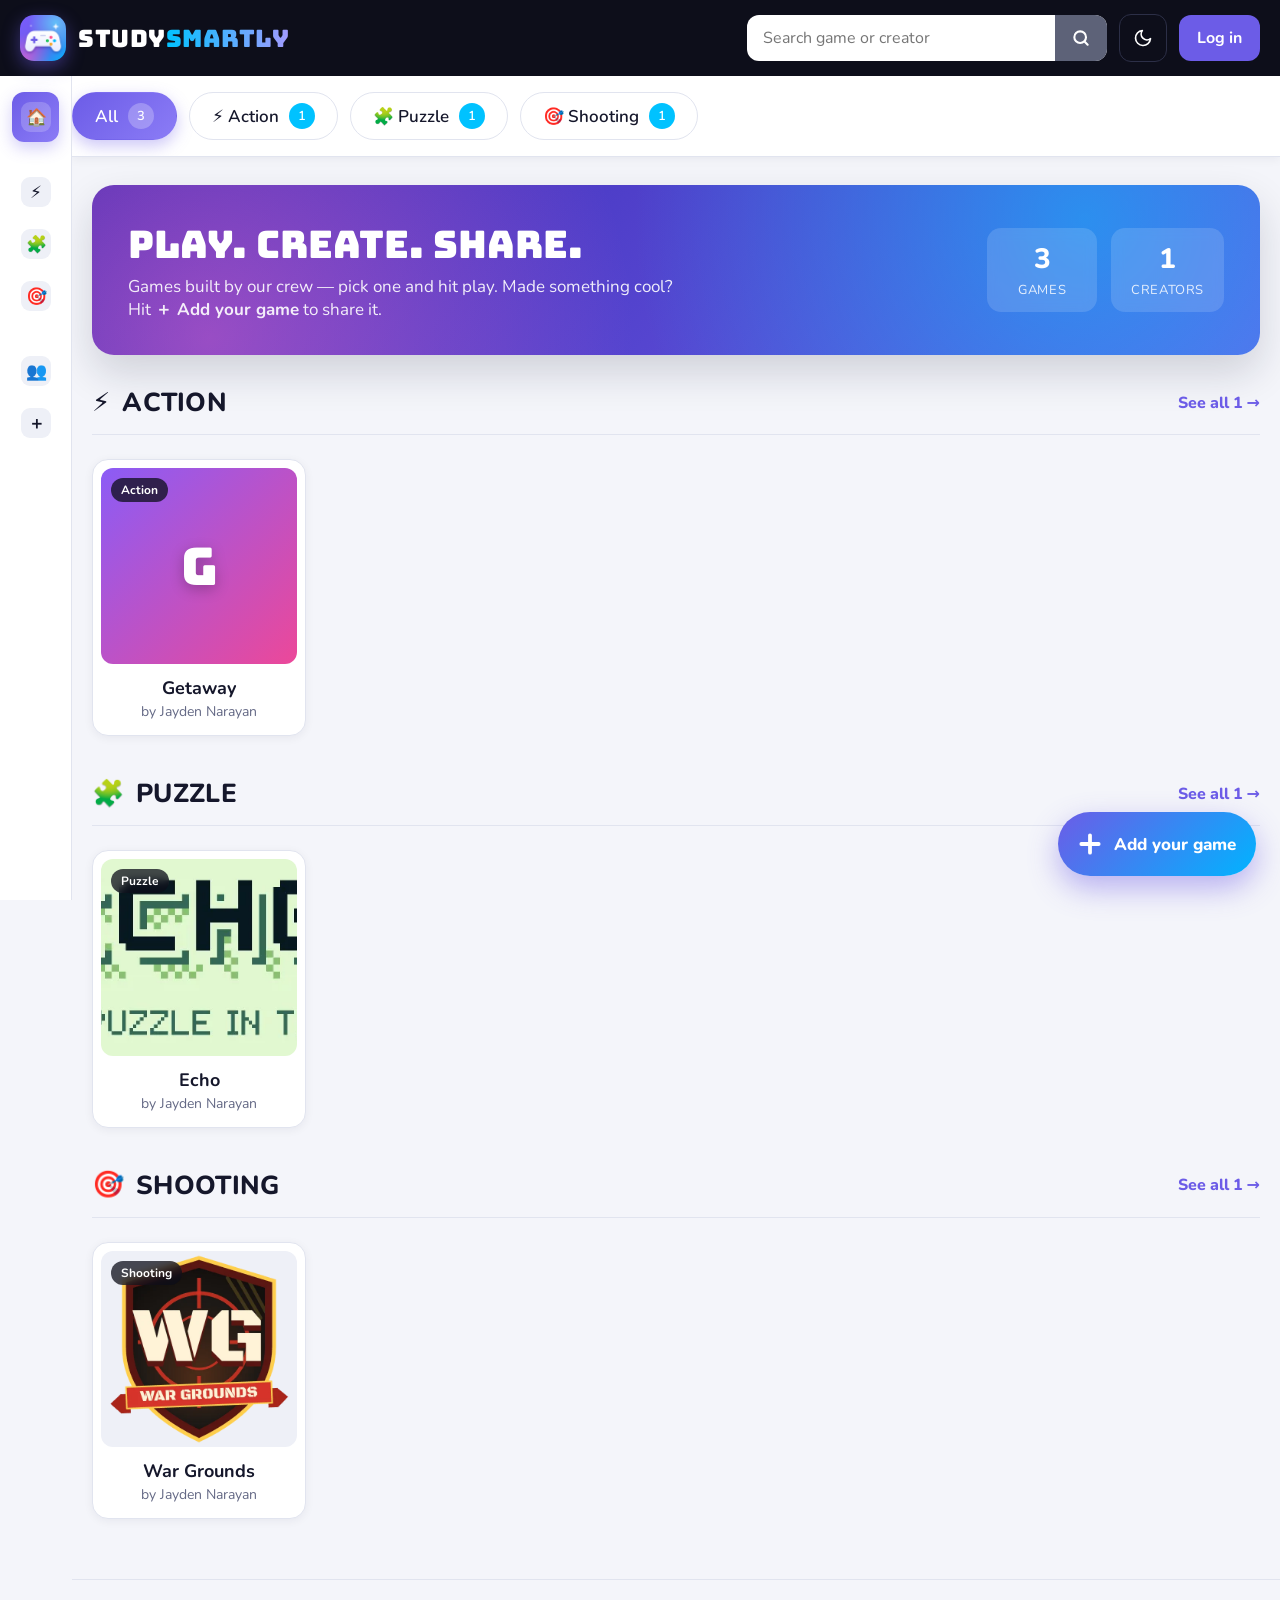
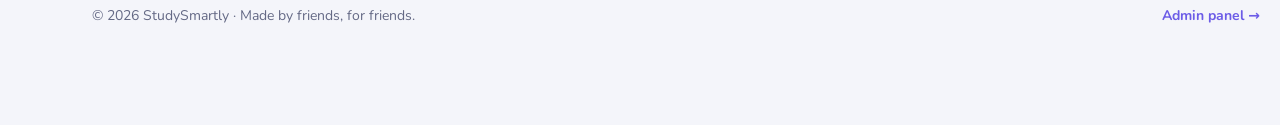
==== commit f4dc8baf: "Add home-screen app icon and web app manifest New StudySmartly icon (game controller on the purple-b" ====
--- a/index.html
+++ b/index.html
@@ -5,7 +5,15 @@
   <meta name="viewport" content="width=device-width, initial-scale=1">
   <title>StudySmartly — Games by Us</title>
   <meta name="description" content="StudySmartly: play games made by me and my friends.">
-  <link rel="icon" href="data:image/svg+xml,<svg xmlns='http://www.w3.org/2000/svg' viewBox='0 0 100 100'><text y='.9em' font-size='90'>🎮</text></svg>">
+  <link rel="icon" type="image/png" sizes="32x32" href="/icons/favicon-32.png">
+  <link rel="icon" type="image/png" sizes="192x192" href="/icons/icon-192.png">
+  <link rel="apple-touch-icon" href="/icons/apple-touch-icon.png">
+  <link rel="manifest" href="/manifest.webmanifest">
+  <meta name="theme-color" content="#0d0e1a">
+  <meta name="apple-mobile-web-app-title" content="StudySmartly">
+  <meta name="apple-mobile-web-app-capable" content="yes">
+  <meta name="mobile-web-app-capable" content="yes">
+  <meta name="apple-mobile-web-app-status-bar-style" content="black">
   <link rel="preconnect" href="https://fonts.googleapis.com">
   <link rel="preconnect" href="https://fonts.gstatic.com" crossorigin>
   <link href="https://fonts.googleapis.com/css2?family=Bungee&family=Nunito:wght@400;600;700;800&display=swap" rel="stylesheet">
--- a/css/style.css
+++ b/css/style.css
@@ -645,3 +645,52 @@
 .see-all:hover { text-decoration: underline; text-underline-offset: 3px; }
 .home-section .grid { padding-bottom: 10px; }
 #homeSections { padding-bottom: 50px; }
+
+/* Saved-progress bar on the play page */
+.save-bar {
+  display: flex; align-items: center; gap: 14px; flex-wrap: wrap; border-radius: 16px; padding: 14px 18px; margin-top: 14px;
+  border: 1px solid var(--border); background: var(--surface);
+}
+.save-bar.warn { background: linear-gradient(135deg, rgba(245, 165, 36, .16), rgba(255, 77, 141, .12)); border-color: rgba(245, 165, 36, .5); }
+.save-bar.ok { background: rgba(31, 174, 107, .08); border-color: rgba(31, 174, 107, .35); }
+.save-icon { font-size: 28px; line-height: 1; }
+.save-text { flex: 1; min-width: 200px; display: flex; flex-direction: column; }
+.save-text b { font-size: 16px; }
+.save-text span { font-size: 14px; color: var(--muted); font-weight: 600; }
+.save-actions { display: flex; gap: 8px; flex-wrap: wrap; }
+
+/* ===== Sidebar: slim icon strip that opens on hover (desktop) ===== */
+@media (min-width: 1001px) {
+  :root { --sidebar-rail: 72px; }
+  body.has-sidebar .category-bar,
+  body.has-sidebar main,
+  body.has-sidebar .site-footer { margin-left: var(--sidebar-rail); }
+  .sidebar {
+    width: var(--sidebar-rail); padding: 16px 12px 40px; overflow-x: hidden;
+    transition: width .22s ease, box-shadow .22s ease;
+  }
+  .sidebar:hover, .sidebar:focus-within { width: var(--sidebar-w); box-shadow: 12px 0 40px rgba(20, 22, 50, .18); }
+  .side-link { padding: 10px 9px; }
+  .side-label, .side-count, .side-heading, .side-empty { opacity: 0; transition: opacity .15s ease; white-space: nowrap; }
+  .sidebar:hover :is(.side-label, .side-count, .side-heading, .side-empty),
+  .sidebar:focus-within :is(.side-label, .side-count, .side-heading, .side-empty) { opacity: 1; transition-delay: .06s; }
+  /* keep the section gaps as thin lines while closed */
+  .side-heading { height: 0; padding: 0; margin: 12px 4px; border-top: 1px solid var(--border); overflow: hidden; }
+  .sidebar:hover .side-heading, .sidebar:focus-within .side-heading { height: auto; padding: 18px 12px 8px; margin: 0; border-top: 0; }
+}
+
+/* Most played */
+.card { position: relative; }
+.card-plays { font-size: 13px; font-weight: 800; color: var(--accent); margin-top: 4px; }
+.rank {
+  position: absolute; top: -10px; left: -10px; width: 38px; height: 38px; border-radius: 50%; display: grid; place-items: center;
+  font-weight: 900; font-size: 15px; color: #fff; background: #5d6278; box-shadow: 0 6px 14px rgba(0,0,0,.25); border: 3px solid var(--bg); z-index: 2;
+}
+.rank-1 { background: linear-gradient(135deg, #f7c948, #e0a100); }
+.rank-2 { background: linear-gradient(135deg, #c9d1dc, #8f9bab); }
+.rank-3 { background: linear-gradient(135deg, #e3a06b, #b8692e); }
+.most-played .grid { padding-top: 10px; padding-left: 6px; }
+
+/* Header logo uses the app icon */
+.logo-mark { overflow: hidden; background: none; }
+.logo-mark img { width: 100%; height: 100%; display: block; }
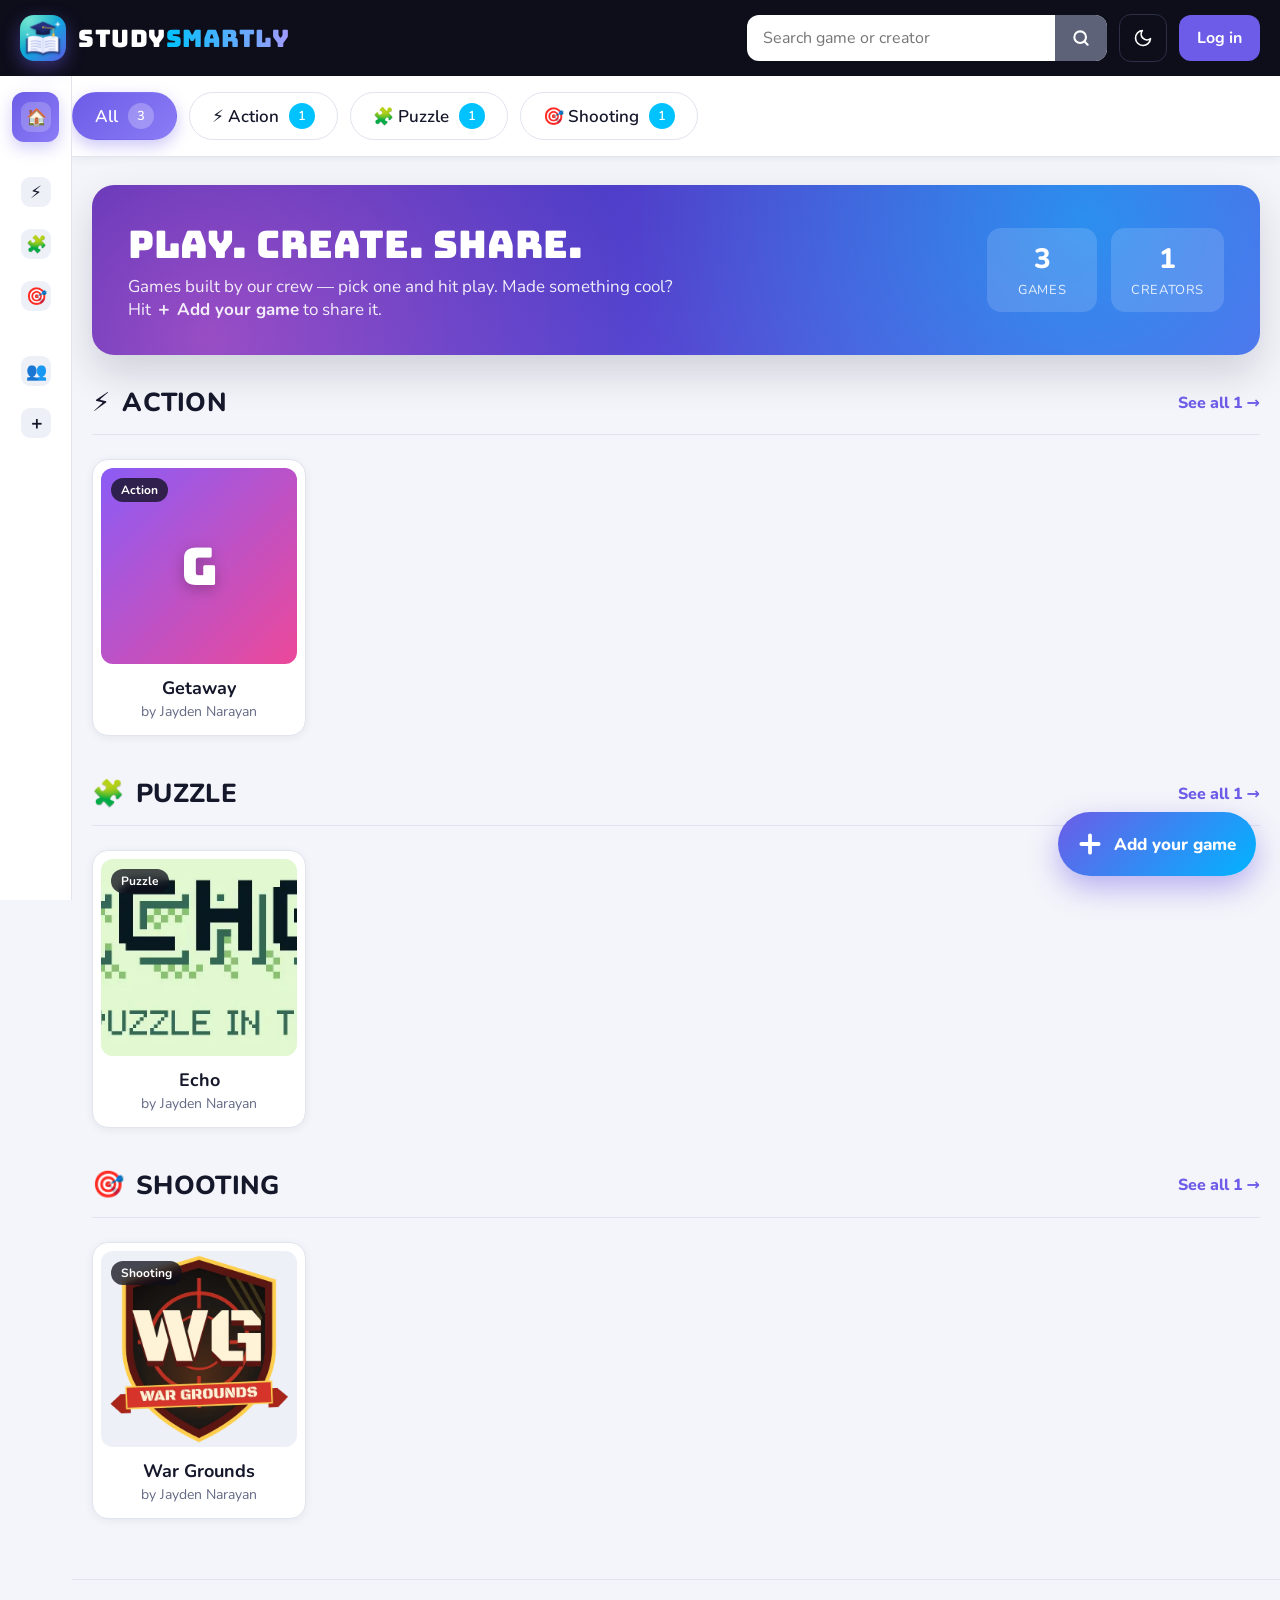
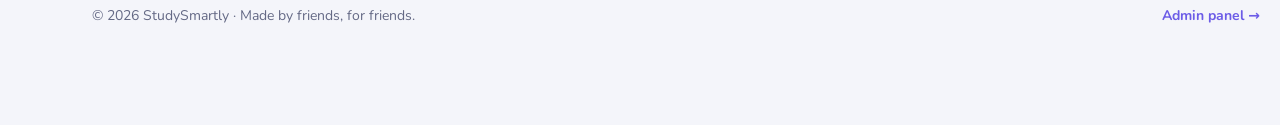
==== commit 70332c3b: "Make the app icon educational: graduation cap on an open book Replaces the game-controller icon with" ====
--- a/index.html
+++ b/index.html
@@ -5,9 +5,9 @@
   <meta name="viewport" content="width=device-width, initial-scale=1">
   <title>StudySmartly — Games by Us</title>
   <meta name="description" content="StudySmartly: play games made by me and my friends.">
-  <link rel="icon" type="image/png" sizes="32x32" href="/icons/favicon-32.png">
-  <link rel="icon" type="image/png" sizes="192x192" href="/icons/icon-192.png">
-  <link rel="apple-touch-icon" href="/icons/apple-touch-icon.png">
+  <link rel="icon" type="image/png" sizes="32x32" href="/icons/favicon-32.png?v=2">
+  <link rel="icon" type="image/png" sizes="192x192" href="/icons/icon-192.png?v=2">
+  <link rel="apple-touch-icon" href="/icons/apple-touch-icon.png?v=2">
   <link rel="manifest" href="/manifest.webmanifest">
   <meta name="theme-color" content="#0d0e1a">
   <meta name="apple-mobile-web-app-title" content="StudySmartly">
